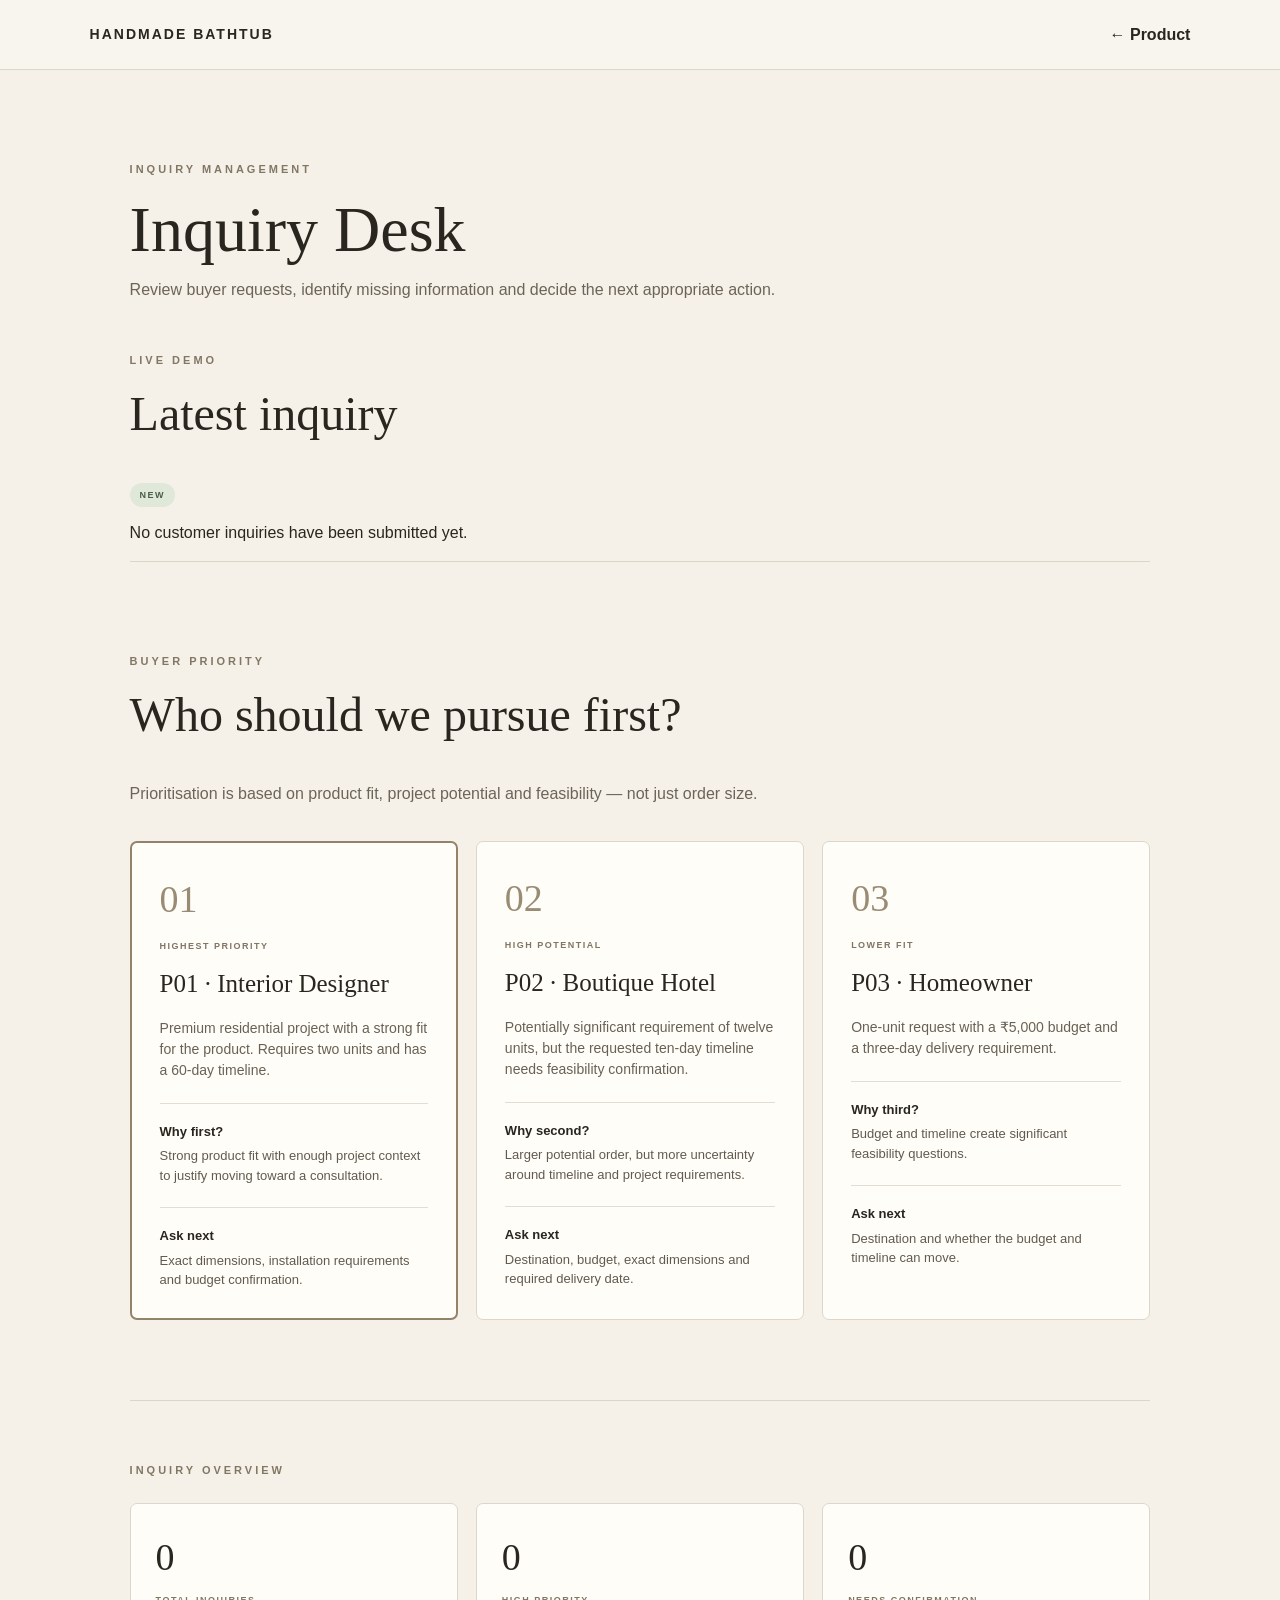
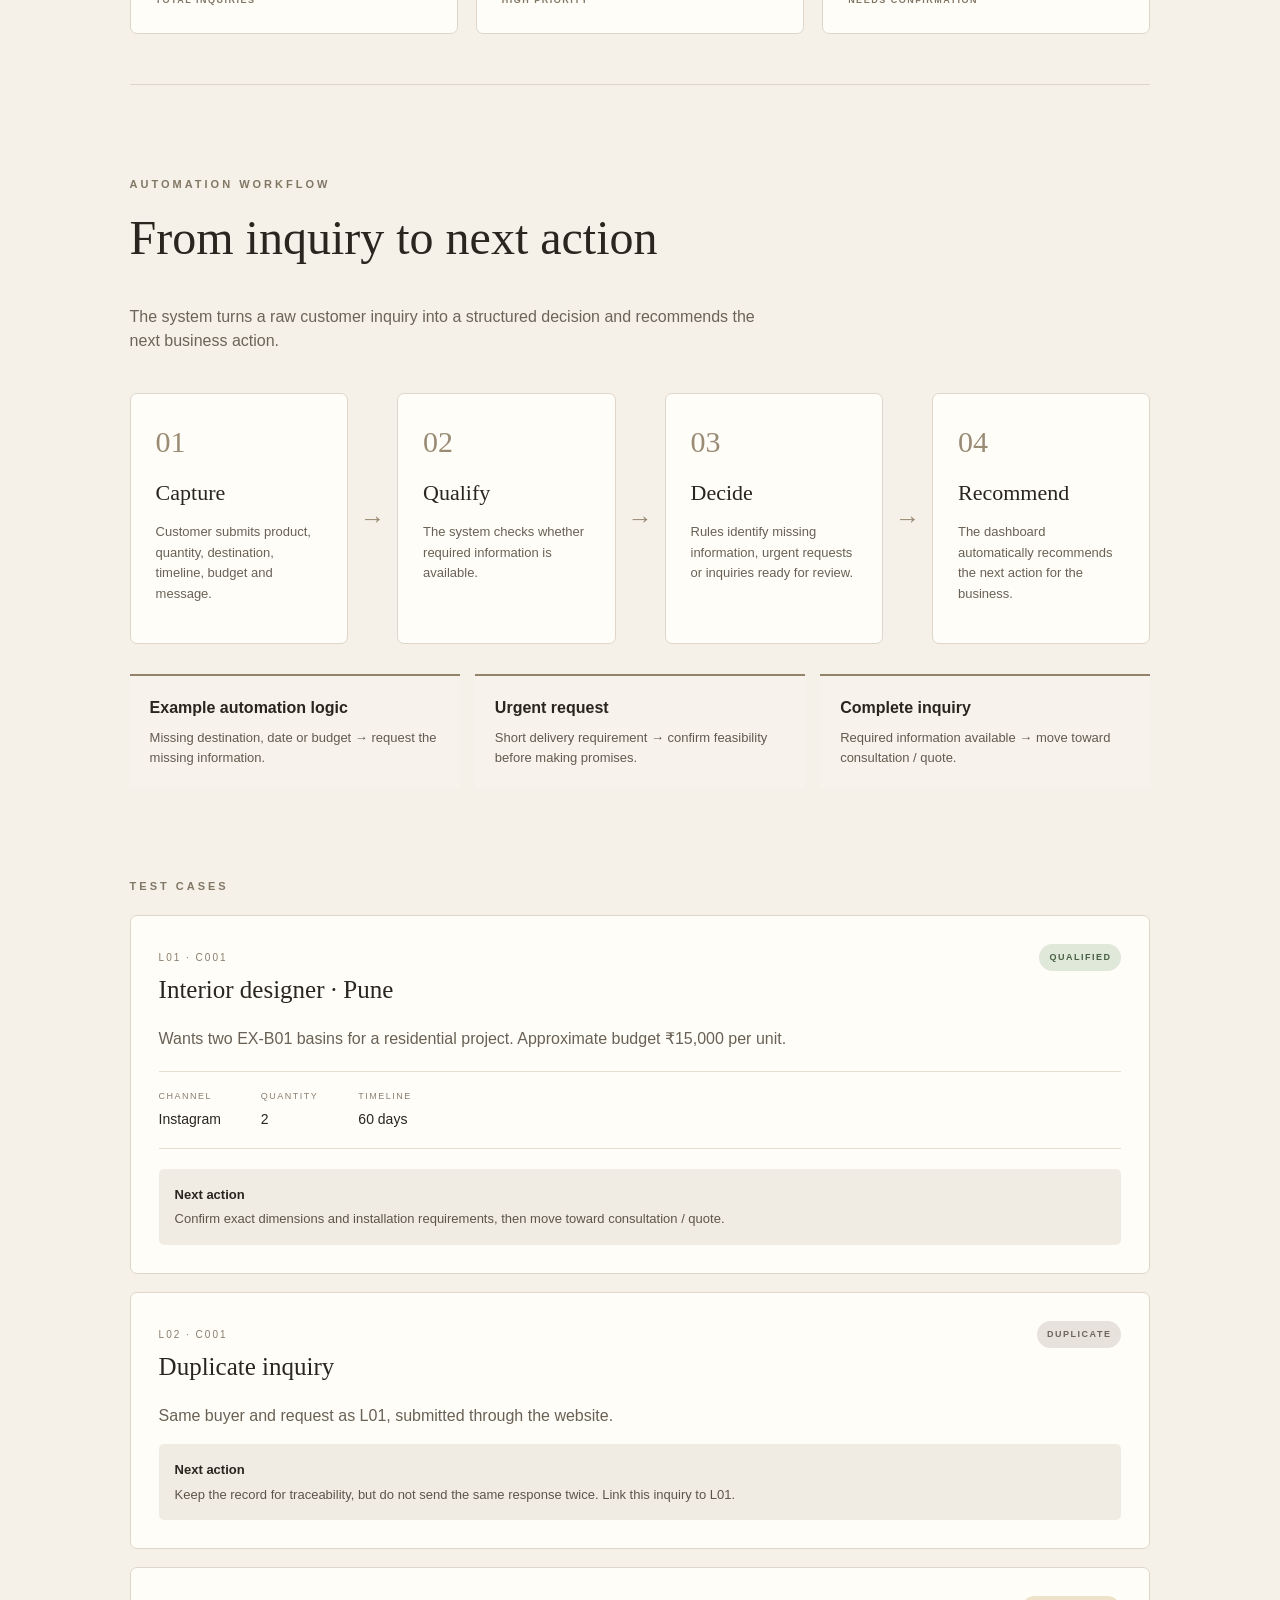
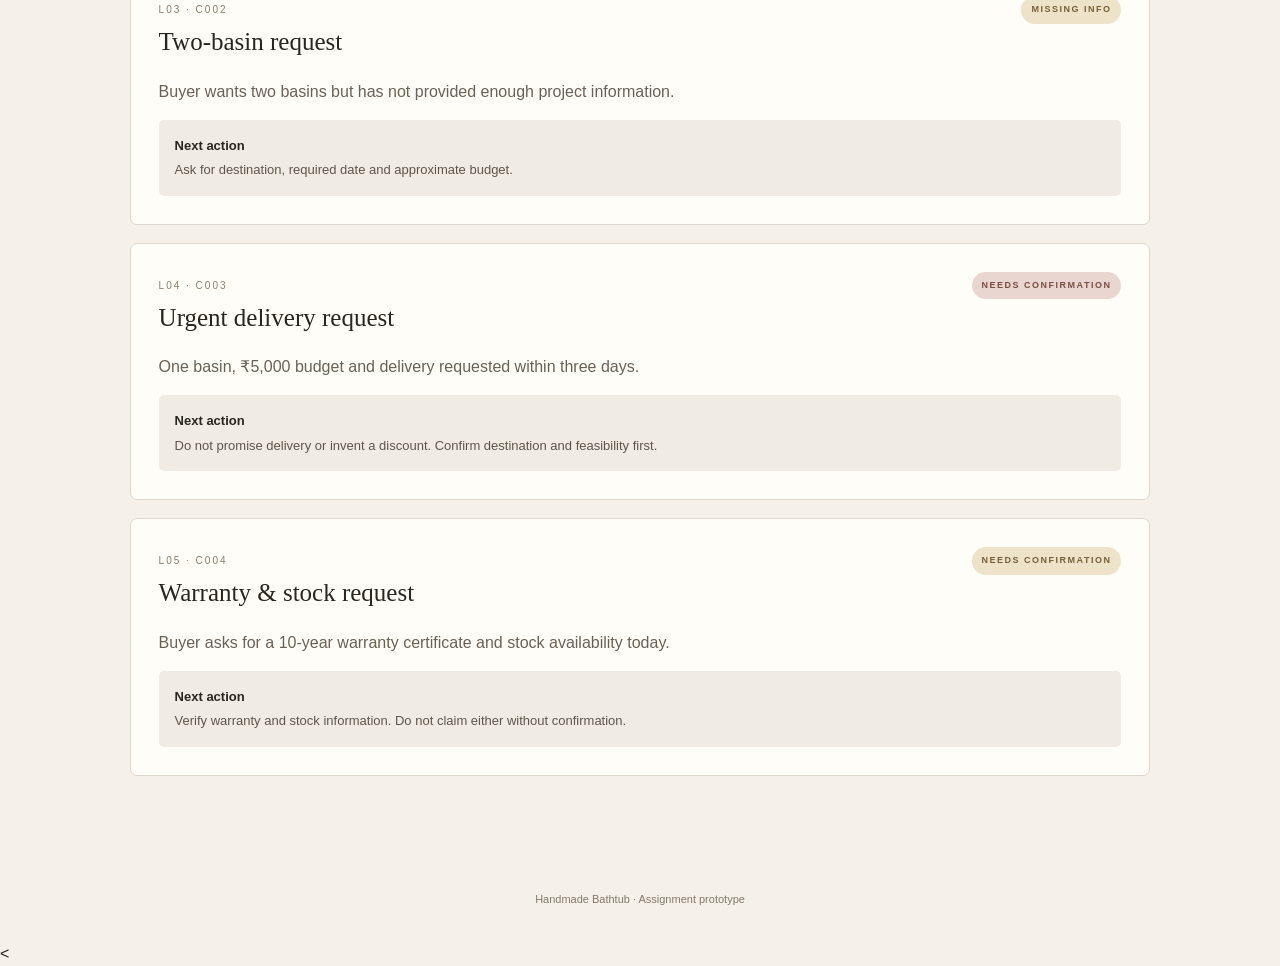
==== dashboard.html @ c7ad7028 "Build inquiry automation prototype" ====
<!DOCTYPE html>
<html lang="en">

<head>

    <meta charset="UTF-8">

    <meta name="viewport" content="width=device-width, initial-scale=1.0">

    <title>Inquiry Desk</title>

    <link rel="stylesheet" href="style.css">

</head>


<body>


    <header>

        <div class="logo">
            HANDMADE BATHTUB
        </div>

        <a href="index.html">
            ← Product
        </a>

    </header>



    <main class="dashboard">


        <p class="eyebrow">
            INQUIRY MANAGEMENT
        </p>


        <h1>
            Inquiry Desk
        </h1>


        <p class="dashboard-intro">
            Review buyer requests, identify missing information
            and decide the next appropriate action.
        </p>



        <!-- LIVE INQUIRY -->

        <section class="latest-inquiry">

            <div class="latest-header">

                <div>

                    <p class="eyebrow">
                        LIVE DEMO
                    </p>

                    <h2>
                        Latest inquiry
                    </h2>

                </div>

                <span id="liveStatus" class="status qualified">
                    NEW
                </span>

            </div>


            <div id="latestInquiryContent">

                <p>
                    No new inquiry submitted yet.
                </p>

            </div>

        </section>

        <!-- BUYER PRIORITY -->

        <section class="buyer-priority">

            <p class="eyebrow">
                BUYER PRIORITY
            </p>

            <h2>
                Who should we pursue first?
            </h2>

            <p class="priority-intro">
                Prioritisation is based on product fit, project potential
                and feasibility — not just order size.
            </p>


            <div class="buyer-grid">


                <!-- P01 -->

                <article class="buyer-card top-priority">

                    <div class="buyer-number">
                        01
                    </div>

                    <div class="priority-label">
                        HIGHEST PRIORITY
                    </div>

                    <h3>
                        P01 · Interior Designer
                    </h3>

                    <p>
                        Premium residential project with a strong fit
                        for the product. Requires two units and has
                        a 60-day timeline.
                    </p>

                    <div class="buyer-reason">

                        <strong>Why first?</strong>

                        Strong product fit with enough project context
                        to justify moving toward a consultation.

                    </div>

                    <div class="buyer-next">

                        <strong>Ask next</strong>

                        Exact dimensions, installation requirements
                        and budget confirmation.

                    </div>

                </article>



                <!-- P02 -->

                <article class="buyer-card">

                    <div class="buyer-number">
                        02
                    </div>

                    <div class="priority-label">
                        HIGH POTENTIAL
                    </div>

                    <h3>
                        P02 · Boutique Hotel
                    </h3>

                    <p>
                        Potentially significant requirement of
                        twelve units, but the requested ten-day
                        timeline needs feasibility confirmation.
                    </p>

                    <div class="buyer-reason">

                        <strong>Why second?</strong>

                        Larger potential order, but more uncertainty
                        around timeline and project requirements.

                    </div>

                    <div class="buyer-next">

                        <strong>Ask next</strong>

                        Destination, budget, exact dimensions
                        and required delivery date.

                    </div>

                </article>



                <!-- P03 -->

                <article class="buyer-card">

                    <div class="buyer-number">
                        03
                    </div>

                    <div class="priority-label">
                        LOWER FIT
                    </div>

                    <h3>
                        P03 · Homeowner
                    </h3>

                    <p>
                        One-unit request with a ₹5,000 budget
                        and a three-day delivery requirement.
                    </p>

                    <div class="buyer-reason">

                        <strong>Why third?</strong>

                        Budget and timeline create significant
                        feasibility questions.

                    </div>

                    <div class="buyer-next">

                        <strong>Ask next</strong>

                        Destination and whether the budget
                        and timeline can move.

                    </div>

                </article>


            </div>

        </section>
        <!-- INQUIRY SUMMARY -->

<section class="inquiry-summary">

    <p class="eyebrow">INQUIRY OVERVIEW</p>

    <div class="summary-grid">

        <div class="summary-card">
            <span class="summary-number" id="totalInquiries">0</span>
            <span class="summary-label">TOTAL INQUIRIES</span>
        </div>

        <div class="summary-card">
            <span class="summary-number" id="highPriority">0</span>
            <span class="summary-label">HIGH PRIORITY</span>
        </div>

        <div class="summary-card">
            <span class="summary-number" id="needsConfirmation">0</span>
            <span class="summary-label">NEEDS CONFIRMATION</span>
        </div>

    </div>

</section>
        <!-- AUTOMATION WORKFLOW -->

        <section class="automation-workflow">

            <p class="eyebrow">
                AUTOMATION WORKFLOW
            </p>

            <h2>
                From inquiry to next action
            </h2>

            <p class="workflow-intro">
                The system turns a raw customer inquiry into a structured
                decision and recommends the next business action.
            </p>

            <div class="workflow-steps">

                <div class="workflow-step">
                    <span>01</span>
                    <h3>Capture</h3>
                    <p>
                        Customer submits product, quantity, destination,
                        timeline, budget and message.
                    </p>
                </div>

                <div class="workflow-arrow">→</div>

                <div class="workflow-step">
                    <span>02</span>
                    <h3>Qualify</h3>
                    <p>
                        The system checks whether required information
                        is available.
                    </p>
                </div>

                <div class="workflow-arrow">→</div>

                <div class="workflow-step">
                    <span>03</span>
                    <h3>Decide</h3>
                    <p>
                        Rules identify missing information, urgent
                        requests or inquiries ready for review.
                    </p>
                </div>

                <div class="workflow-arrow">→</div>

                <div class="workflow-step">
                    <span>04</span>
                    <h3>Recommend</h3>
                    <p>
                        The dashboard automatically recommends the
                        next action for the business.
                    </p>
                </div>

            </div>

            <div class="automation-rule-box">

                <div>
                    <strong>Example automation logic</strong>
                    <p>
                        Missing destination, date or budget
                        → request the missing information.
                    </p>
                </div>

                <div>
                    <strong>Urgent request</strong>
                    <p>
                        Short delivery requirement
                        → confirm feasibility before making promises.
                    </p>
                </div>

                <div>
                    <strong>Complete inquiry</strong>
                    <p>
                        Required information available
                        → move toward consultation / quote.
                    </p>
                </div>

            </div>

        </section>

        <!-- TEST CASES -->

        <p class="eyebrow">
            TEST CASES
        </p>


        <div class="inquiry-list">


            <!-- L01 -->

            <article class="inquiry-card">

                <div class="inquiry-top">

                    <div>

                        <span class="inquiry-id">
                            L01 · C001
                        </span>

                        <h2>
                            Interior designer · Pune
                        </h2>

                    </div>

                    <span class="status qualified">
                        QUALIFIED
                    </span>

                </div>


                <p>
                    Wants two EX-B01 basins for a residential
                    project. Approximate budget ₹15,000 per unit.
                </p>


                <div class="inquiry-details">

                    <div>
                        <span>CHANNEL</span>
                        Instagram
                    </div>

                    <div>
                        <span>QUANTITY</span>
                        2
                    </div>

                    <div>
                        <span>TIMELINE</span>
                        60 days
                    </div>

                </div>


                <div class="next-action">

                    <strong>
                        Next action
                    </strong>

                    Confirm exact dimensions and installation
                    requirements, then move toward
                    consultation / quote.

                </div>

            </article>



            <!-- L02 -->

            <article class="inquiry-card">

                <div class="inquiry-top">

                    <div>

                        <span class="inquiry-id">
                            L02 · C001
                        </span>

                        <h2>
                            Duplicate inquiry
                        </h2>

                    </div>

                    <span class="status duplicate">
                        DUPLICATE
                    </span>

                </div>


                <p>
                    Same buyer and request as L01,
                    submitted through the website.
                </p>


                <div class="next-action">

                    <strong>
                        Next action
                    </strong>

                    Keep the record for traceability,
                    but do not send the same response twice.
                    Link this inquiry to L01.

                </div>

            </article>



            <!-- L03 -->

            <article class="inquiry-card">

                <div class="inquiry-top">

                    <div>

                        <span class="inquiry-id">
                            L03 · C002
                        </span>

                        <h2>
                            Two-basin request
                        </h2>

                    </div>

                    <span class="status missing">
                        MISSING INFO
                    </span>

                </div>


                <p>
                    Buyer wants two basins but has not provided
                    enough project information.
                </p>


                <div class="next-action">

                    <strong>
                        Next action
                    </strong>

                    Ask for destination, required date
                    and approximate budget.

                </div>

            </article>



            <!-- L04 -->

            <article class="inquiry-card">

                <div class="inquiry-top">

                    <div>

                        <span class="inquiry-id">
                            L04 · C003
                        </span>

                        <h2>
                            Urgent delivery request
                        </h2>

                    </div>

                    <span class="status urgent">
                        NEEDS CONFIRMATION
                    </span>

                </div>


                <p>
                    One basin, ₹5,000 budget and delivery
                    requested within three days.
                </p>


                <div class="next-action">

                    <strong>
                        Next action
                    </strong>

                    Do not promise delivery or invent a discount.
                    Confirm destination and feasibility first.

                </div>

            </article>



            <!-- L05 -->

            <article class="inquiry-card">

                <div class="inquiry-top">

                    <div>

                        <span class="inquiry-id">
                            L05 · C004
                        </span>

                        <h2>
                            Warranty & stock request
                        </h2>

                    </div>

                    <span class="status missing">
                        NEEDS CONFIRMATION
                    </span>

                </div>


                <p>
                    Buyer asks for a 10-year warranty certificate
                    and stock availability today.
                </p>


                <div class="next-action">

                    <strong>
                        Next action
                    </strong>

                    Verify warranty and stock information.
                    Do not claim either without confirmation.

                </div>

            </article>


        </div>


    </main>



    <footer>

        Handmade Bathtub · Assignment prototype

    </footer>



    <<script>
        const savedInquiries =
    JSON.parse(localStorage.getItem("inquiries")) || [];

console.log("Loaded inquiries:", savedInquiries);

const container = document.getElementById(
    "latestInquiryContent"
);


function getInquiryDecision(inquiry) {

    const missing = [];

    if (!inquiry.destination) {
        missing.push("destination");
    }

    if (!inquiry.date) {
        missing.push("required date");
    }

    if (!inquiry.budget) {
        missing.push("budget");
    }

    // Priority based on buyer type and quantity
    let priority = "STANDARD";

    if (
        inquiry.buyerType === "Interior Designer" &&
        Number(inquiry.quantity) >= 2
    ) {
        priority = "HIGH PRIORITY";
    }

    if (Number(inquiry.quantity) >= 10) {
        priority = "HIGH POTENTIAL";
    }

    // Missing information
    if (missing.length > 0) {
        return {
            status: "MISSING INFORMATION",
            className: "missing",
            priority: priority,
            action:
                "Ask for: " + missing.join(", ") + "."
        };
    }

    // Urgent request
    if (
        inquiry.message.toLowerCase().includes("3 days") ||
        inquiry.message.toLowerCase().includes("three days") ||
        inquiry.message.toLowerCase().includes("today")
    ) {
        return {
            status: "NEEDS CONFIRMATION",
            className: "urgent",
            priority: priority,
            action:
                "Confirm feasibility before promising delivery or pricing."
        };
    }

    // Complete inquiry
    return {
        status: "READY FOR REVIEW",
        className: "qualified",
        priority: priority,
        action:
            "Review the project details and move toward a consultation / quote."
    };
}


function renderInquiry(inquiry) {

    const decision = getInquiryDecision(inquiry);

    return `
        <div class="live-inquiry">

            <div class="live-row">
                <strong>Inquiry ID</strong>
                <span>${inquiry.id || "N/A"}</span>
            </div>

            <div class="live-row">
                <strong>Buyer</strong>
                <span>
                    ${inquiry.name} · ${inquiry.buyerType}
                </span>
            </div>

            <div class="live-row">
                <strong>Destination</strong>
                <span>
                    ${inquiry.destination || "Not provided"}
                </span>
            </div>

            <div class="live-row">
                <strong>Quantity</strong>
                <span>${inquiry.quantity}</span>
            </div>

            <div class="live-row">
                <strong>Required date</strong>
                <span>
                    ${inquiry.date || "Not provided"}
                </span>
            </div>

            <div class="live-row">
                <strong>Budget</strong>
                <span>
                    ${inquiry.budget || "Not provided"}
                </span>
            </div>

            <div class="live-message">
                <strong>Message</strong>
                <p>${inquiry.message}</p>
            </div>

            <div class="decision-box">

                <div>
                    <strong>Status</strong>

                    <span class="status ${decision.className}">
                        ${decision.status}
                    </span>
                </div>

                <div>
                    <p>
                        <strong>Priority:</strong>
                        ${decision.priority}
                    </p>

                    <strong>Recommended next action</strong>

                    <p>
                        ${decision.action}
                    </p>
                </div>

            </div>

        </div>
    `;
}


if (savedInquiries.length > 0) {

    // Show newest inquiry first
    const newestFirst = [...savedInquiries].reverse();

    container.innerHTML = newestFirst
        .map(renderInquiry)
        .join("");
        const decisions = savedInquiries.map(
    getInquiryDecision
);

const highPriorityCount = decisions.filter(
    decision =>
        decision.priority === "HIGH PRIORITY" ||
        decision.priority === "HIGH POTENTIAL"
).length;

const confirmationCount = decisions.filter(
    decision =>
        decision.status === "NEEDS CONFIRMATION"
).length;

document.getElementById("totalInquiries").textContent =
    savedInquiries.length;

document.getElementById("highPriority").textContent =
    highPriorityCount;

document.getElementById("needsConfirmation").textContent =
    confirmationCount;

} else {

    container.innerHTML = `
        <div class="live-inquiry">
            <p>No customer inquiries have been submitted yet.</p>
        </div>
    `;
}

       
        </script>




</body>

</html>
---- style.css ----
* {
    box-sizing: border-box;
}

body {
    margin: 0;
    background: #f5f1e8;
    color: #29261f;
    font-family: Arial, sans-serif;
    line-height: 1.5;
}

header {
    height: 70px;
    padding: 0 7%;

    display: flex;
    align-items: center;
    justify-content: space-between;

    border-bottom: 1px solid #ddd5c8;

    background: #f8f5ee;
}

.logo {
    font-weight: bold;
    letter-spacing: 2px;
    font-size: 14px;
}

header a {
    color: #29261f;
    text-decoration: none;
    font-weight: bold;
}


.hero {
    min-height: 650px;

    padding: 80px 7%;

    display: grid;
    grid-template-columns: 1fr 1fr;

    gap: 80px;

    align-items: center;
}


.eyebrow {
    font-size: 11px;
    letter-spacing: 3px;
    font-weight: bold;

    color: #827765;

    margin-bottom: 20px;
}


h1,
h2 {
    font-family: Georgia, serif;
    font-weight: normal;
}


h1 {
    font-size: clamp(50px, 7vw, 90px);

    line-height: 1;

    margin: 0 0 25px;
}


h2 {
    font-size: 48px;

    line-height: 1.1;

    margin-top: 0;
}


.description {
    max-width: 500px;

    font-size: 18px;

    color: #6c6458;

    margin-bottom: 30px;
}


.button,
button {
    display: inline-block;

    background: #29261f;

    color: white;

    border: none;

    padding: 15px 22px;

    border-radius: 4px;

    font-weight: bold;

    cursor: pointer;

    text-decoration: none;
}


/* PRODUCT VISUAL */

.product-visual {
    min-height: 430px;

    background: #dfd7c7;

    border-radius: 12px;

    display: flex;

    flex-direction: column;

    align-items: center;

    justify-content: center;

    position: relative;
}


.stone-basin {
    width: 65%;
    height: 220px;

    border-radius: 50% 50% 45% 45%;

    background:
        radial-gradient(
            ellipse at center,
            #4e493f 0 25%,
            #8e816c 27% 60%,
            #b2a58e 62%
        );

    box-shadow:
        inset 0 20px 30px #d0c6b4,
        0 30px 40px #6d645855;
}


.product-visual p {
    position: absolute;

    bottom: 25px;

    letter-spacing: 4px;

    font-size: 11px;
}


/* PRODUCT */

.product {
    padding: 100px 7%;

    border-top: 1px solid #ddd5c8;
    border-bottom: 1px solid #ddd5c8;
}


.details {
    display: grid;

    grid-template-columns: repeat(3, 1fr);

    gap: 15px;

    margin-top: 40px;
}


.details div {
    background: #fffdf8;

    padding: 25px;

    border: 1px solid #ded6ca;

    border-radius: 6px;
}


.details span {
    display: block;

    font-size: 10px;

    letter-spacing: 2px;

    color: #877b69;
}


.details strong {
    display: block;

    margin-top: 8px;

    font-size: 18px;
}


.note {
    font-size: 12px;

    color: #7d7467;

    margin-top: 20px;
}


/* JOURNEY */

.journey {
    padding: 100px 7%;
}


.steps {
    display: grid;

    grid-template-columns: repeat(3, 1fr);

    gap: 15px;
}


.steps div {
    background: #2c2923;

    color: #f5f1e8;

    padding: 30px;

    min-height: 220px;

    border-radius: 7px;
}


.steps span {
    color: #b9aa91;

    font-size: 12px;
}


.steps h3 {
    font-family: Georgia, serif;

    font-weight: normal;

    font-size: 24px;
}


/* INQUIRY */

.inquiry {
    padding: 100px 7%;

    background: #e8e0d1;

    display: grid;

    grid-template-columns: .8fr 1.2fr;

    gap: 80px;
}


form {
    display: grid;

    grid-template-columns: 1fr 1fr;

    gap: 18px;
}


label {
    font-size: 12px;

    font-weight: bold;
}


input,
select,
textarea {
    width: 100%;

    margin-top: 7px;

    padding: 13px;

    border: 1px solid #cbc1b1;

    border-radius: 4px;

    background: #fffdf8;

    font: inherit;
}


textarea {
    min-height: 120px;
}


.full {
    grid-column: 1 / -1;
}


form button {
    margin-top: 5px;
}


#formMessage {
    grid-column: 1 / -1;

    font-size: 13px;

    color: #5d5549;
}


footer {
    padding: 35px;

    text-align: center;

    font-size: 11px;

    color: #83796b;
}


@media (max-width: 800px) {

    .hero,
    .inquiry {
        grid-template-columns: 1fr;
    }

    .details,
    .steps {
        grid-template-columns: 1fr;
    }

    form {
        grid-template-columns: 1fr;
    }

    .full {
        grid-column: auto;
    }

    h1 {
        font-size: 55px;
    }

}
/* DASHBOARD */

.dashboard {
    padding: 80px 7%;
    max-width: 1200px;
    margin: auto;
}

.dashboard > h1 {
    font-size: 64px;
    margin-bottom: 15px;
}

.dashboard-intro {
    max-width: 650px;
    color: #6c6458;
    margin-bottom: 50px;
}


.inquiry-list {
    display: grid;
    gap: 18px;
}


.inquiry-card {
    background: #fffdf8;

    border: 1px solid #ded6ca;

    border-radius: 7px;

    padding: 28px;
}


.inquiry-top {
    display: flex;

    justify-content: space-between;

    gap: 20px;

    align-items: flex-start;
}


.inquiry-id {
    font-size: 10px;

    letter-spacing: 2px;

    color: #897d6b;
}


.inquiry-card h2 {
    font-family: Georgia, serif;

    font-size: 25px;

    margin: 8px 0;
}


.inquiry-card p {
    color: #696155;
}


.status {
    font-size: 9px;

    letter-spacing: 1.5px;

    font-weight: bold;

    padding: 7px 10px;

    border-radius: 20px;

    white-space: nowrap;
}


.qualified {
    background: #dfe8d9;

    color: #496044;
}


.duplicate {
    background: #e7e3dc;

    color: #6b655d;
}


.missing {
    background: #eee2c9;

    color: #75603c;
}


.urgent {
    background: #ead6d0;

    color: #794d43;
}


.inquiry-details {
    display: flex;

    gap: 40px;

    border-top: 1px solid #e5ded3;

    border-bottom: 1px solid #e5ded3;

    padding: 18px 0;

    margin: 20px 0;
}


.inquiry-details div {
    font-size: 14px;
}


.inquiry-details span {
    display: block;

    font-size: 9px;

    letter-spacing: 1.5px;

    color: #8a7f70;

    margin-bottom: 5px;
}


.next-action {
    background: #f1ece3;

    padding: 16px;

    border-radius: 5px;

    font-size: 13px;

    color: #5d554a;
}


.next-action strong {
    display: block;

    color: #29261f;

    margin-bottom: 5px;
}


@media (max-width: 700px) {

    .dashboard > h1 {
        font-size: 48px;
    }

    .inquiry-top {
        flex-direction: column;
    }

    .inquiry-details {
        flex-direction: column;
        gap: 15px;
    }

}
.decision-box {

    margin-top: 25px;

    padding: 20px;

    background: #f1ece3;

    border-radius: 6px;

    display: grid;

    gap: 18px;

}


.decision-box strong {

    display: block;

    font-size: 11px;

    text-transform: uppercase;

    letter-spacing: 1.5px;

    margin-bottom: 8px;

}


.decision-box p {

    margin: 0;

}
/* BUYER PRIORITY */

.buyer-priority {

    padding: 80px 0;

    border-top: 1px solid #ddd5c8;

}


.priority-intro {

    max-width: 650px;

    color: #6c6458;

    margin-bottom: 35px;

}


.buyer-grid {

    display: grid;

    grid-template-columns: repeat(3, 1fr);

    gap: 18px;

}


.buyer-card {

    background: #fffdf8;

    border: 1px solid #ded6ca;

    border-radius: 7px;

    padding: 28px;

}


.top-priority {

    border: 2px solid #93836b;

}


.buyer-number {

    font-family: Georgia, serif;

    font-size: 38px;

    color: #9a8b75;

}


.priority-label {

    font-size: 9px;

    letter-spacing: 1.5px;

    font-weight: bold;

    color: #817564;

    margin: 12px 0;

}


.buyer-card h3 {

    font-family: Georgia, serif;

    font-size: 25px;

    font-weight: normal;

    margin: 8px 0 15px;

}


.buyer-card > p {

    color: #696155;

    font-size: 14px;

}


.buyer-reason,
.buyer-next {

    margin-top: 22px;

    padding-top: 18px;

    border-top: 1px solid #e4ddd3;

    font-size: 13px;

    color: #625a4f;

}


.buyer-reason strong,
.buyer-next strong {

    display: block;

    color: #29261f;

    margin-bottom: 5px;

}


@media (max-width: 800px) {

    .buyer-grid {

        grid-template-columns: 1fr;

    }

}
/* AUTOMATION WORKFLOW */

.automation-workflow {
    padding: 80px 0;
    border-top: 1px solid #ddd5c8;
}

.workflow-intro {
    max-width: 650px;
    color: #6c6458;
    margin-bottom: 40px;
}

.workflow-steps {
    display: grid;
    grid-template-columns: 1fr auto 1fr auto 1fr auto 1fr;
    align-items: stretch;
    gap: 12px;
}

.workflow-step {
    background: #fffdf8;
    border: 1px solid #ded6ca;
    border-radius: 7px;
    padding: 25px;
}

.workflow-step span {
    font-family: Georgia, serif;
    font-size: 30px;
    color: #9a8b75;
}

.workflow-step h3 {
    font-family: Georgia, serif;
    font-size: 22px;
    font-weight: normal;
    margin: 12px 0;
}

.workflow-step p {
    color: #696155;
    font-size: 13px;
    line-height: 1.6;
}

.workflow-arrow {
    display: flex;
    align-items: center;
    justify-content: center;
    font-size: 25px;
    color: #9a8b75;
}

.automation-rule-box {
    margin-top: 30px;
    display: grid;
    grid-template-columns: repeat(3, 1fr);
    gap: 15px;
}

.automation-rule-box > div {
    padding: 20px;
    border-top: 2px solid #93836b;
    background: #f7f3ec;
}

.automation-rule-box strong {
    display: block;
    margin-bottom: 8px;
    color: #29261f;
}

.automation-rule-box p {
    margin: 0;
    color: #625a4f;
    font-size: 13px;
    line-height: 1.5;
}

@media (max-width: 900px) {

    .workflow-steps {
        grid-template-columns: 1fr;
    }

    .workflow-arrow {
        transform: rotate(90deg);
        padding: 5px;
    }

    .automation-rule-box {
        grid-template-columns: 1fr;
    }

}
/* INQUIRY SUMMARY */

.inquiry-summary {
    padding: 50px 0;
    border-top: 1px solid #ddd5c8;
}

.summary-grid {
    display: grid;
    grid-template-columns: repeat(3, 1fr);
    gap: 18px;
    margin-top: 25px;
}

.summary-card {
    background: #fffdf8;
    border: 1px solid #ded6ca;
    border-radius: 7px;
    padding: 25px;
}

.summary-number {
    display: block;
    font-family: Georgia, serif;
    font-size: 38px;
    color: #29261f;
}

.summary-label {
    display: block;
    margin-top: 8px;
    font-size: 9px;
    letter-spacing: 1.5px;
    font-weight: bold;
    color: #817564;
}

@media (max-width: 700px) {
    .summary-grid {
        grid-template-columns: 1fr;
    }
}
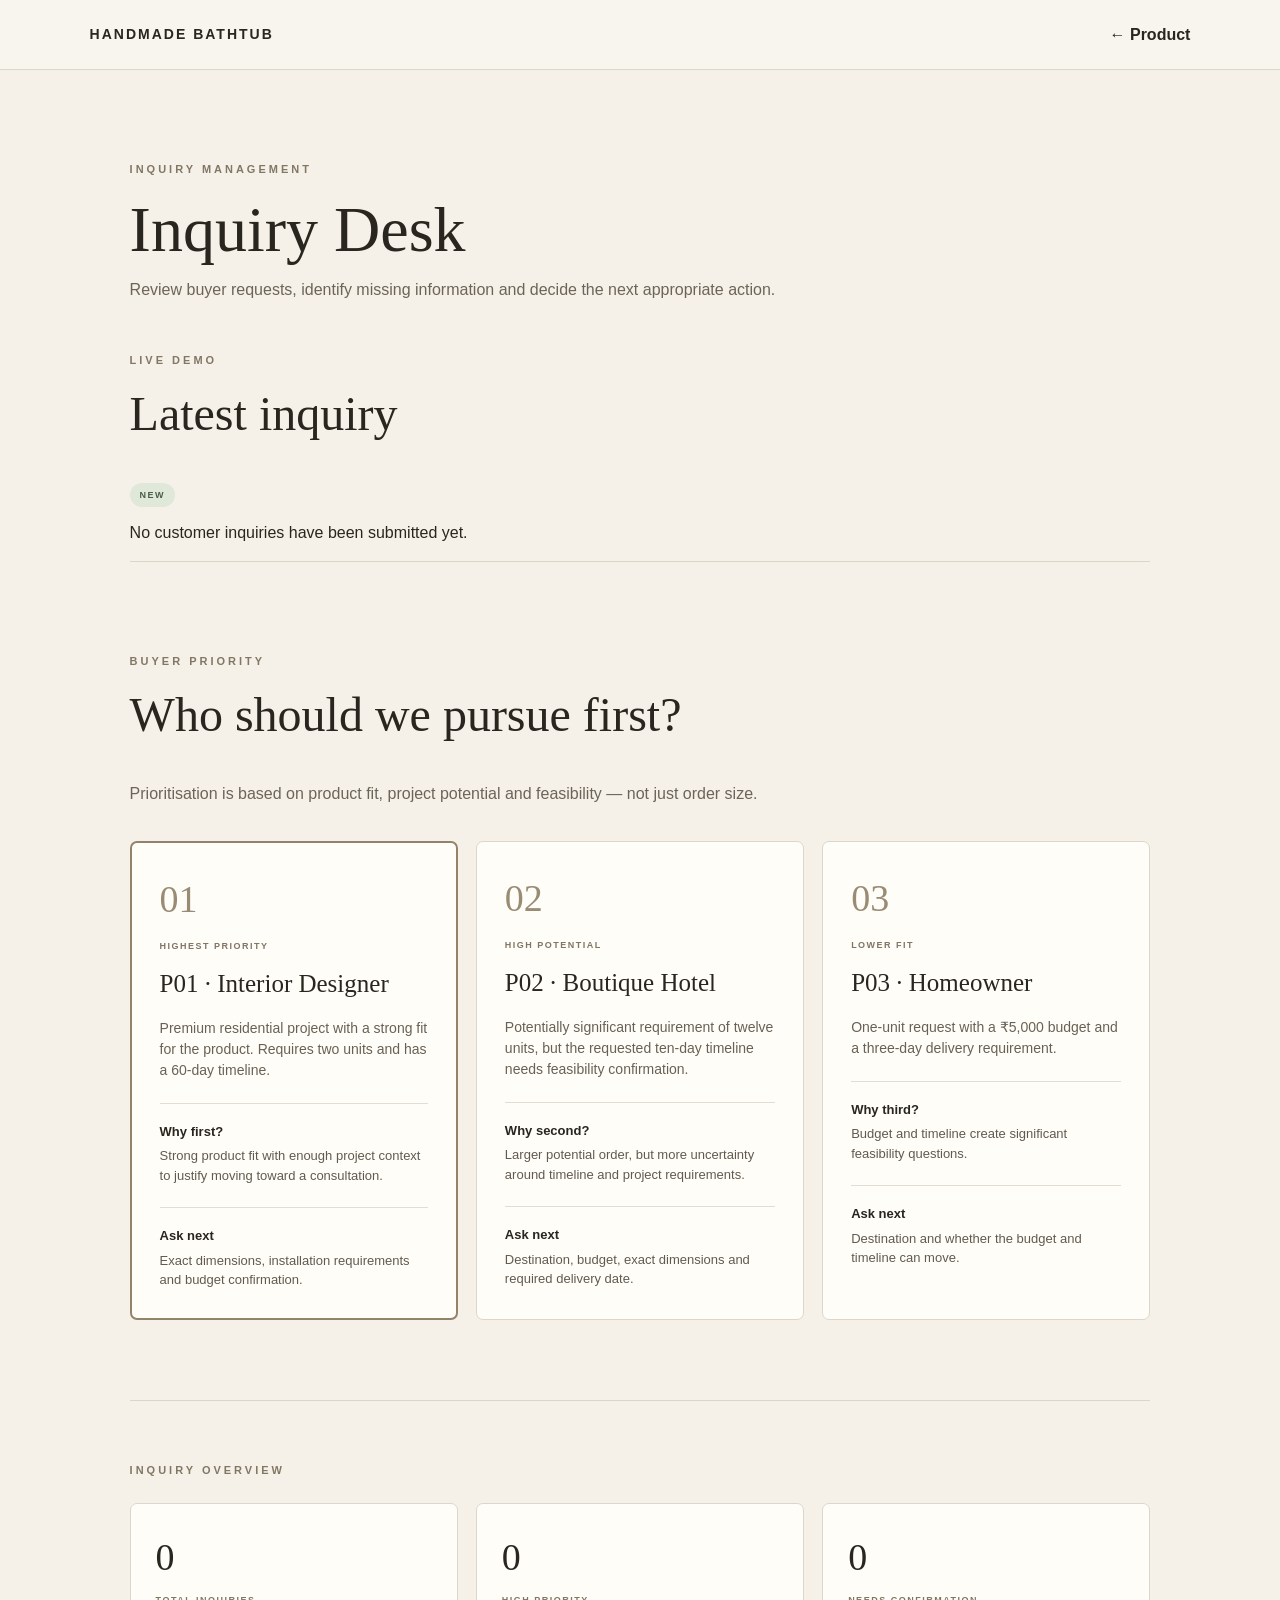
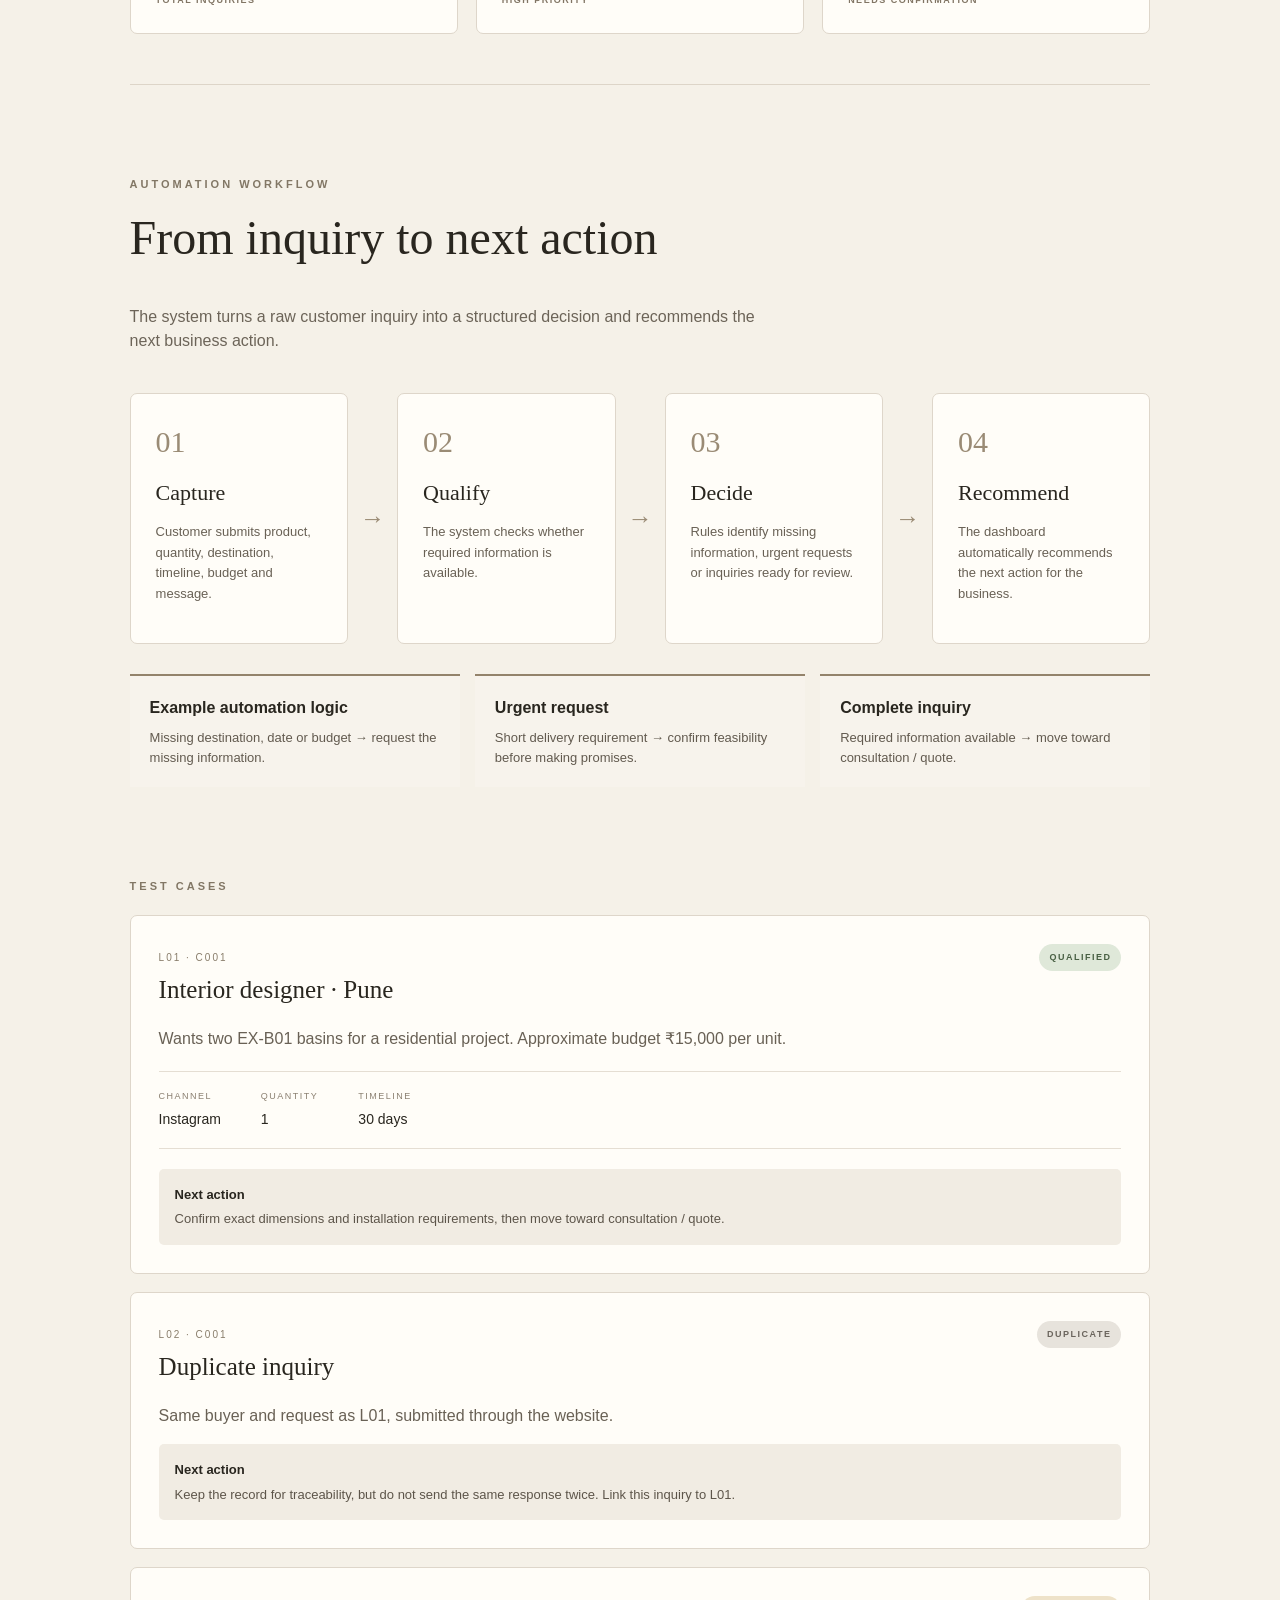
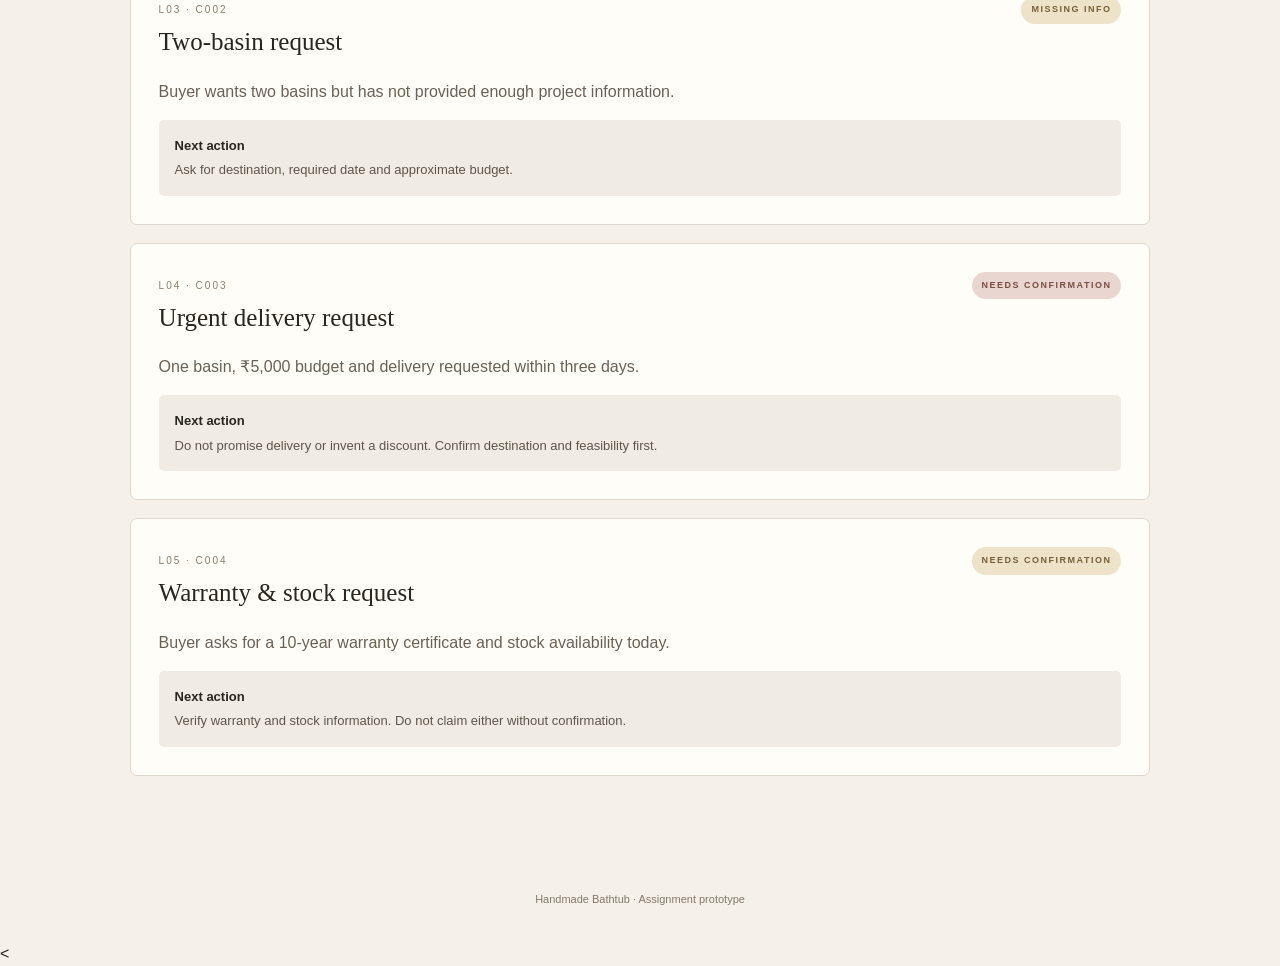
==== commit 964a9f70: "Improve inquiry workflow documentation and dashboard" ====
--- a/dashboard.html
+++ b/dashboard.html
@@ -409,12 +409,12 @@
 
                     <div>
                         <span>QUANTITY</span>
-                        2
+                        1
                     </div>
 
                     <div>
                         <span>TIMELINE</span>
-                        60 days
+                        30 days
                     </div>
 
                 </div>
